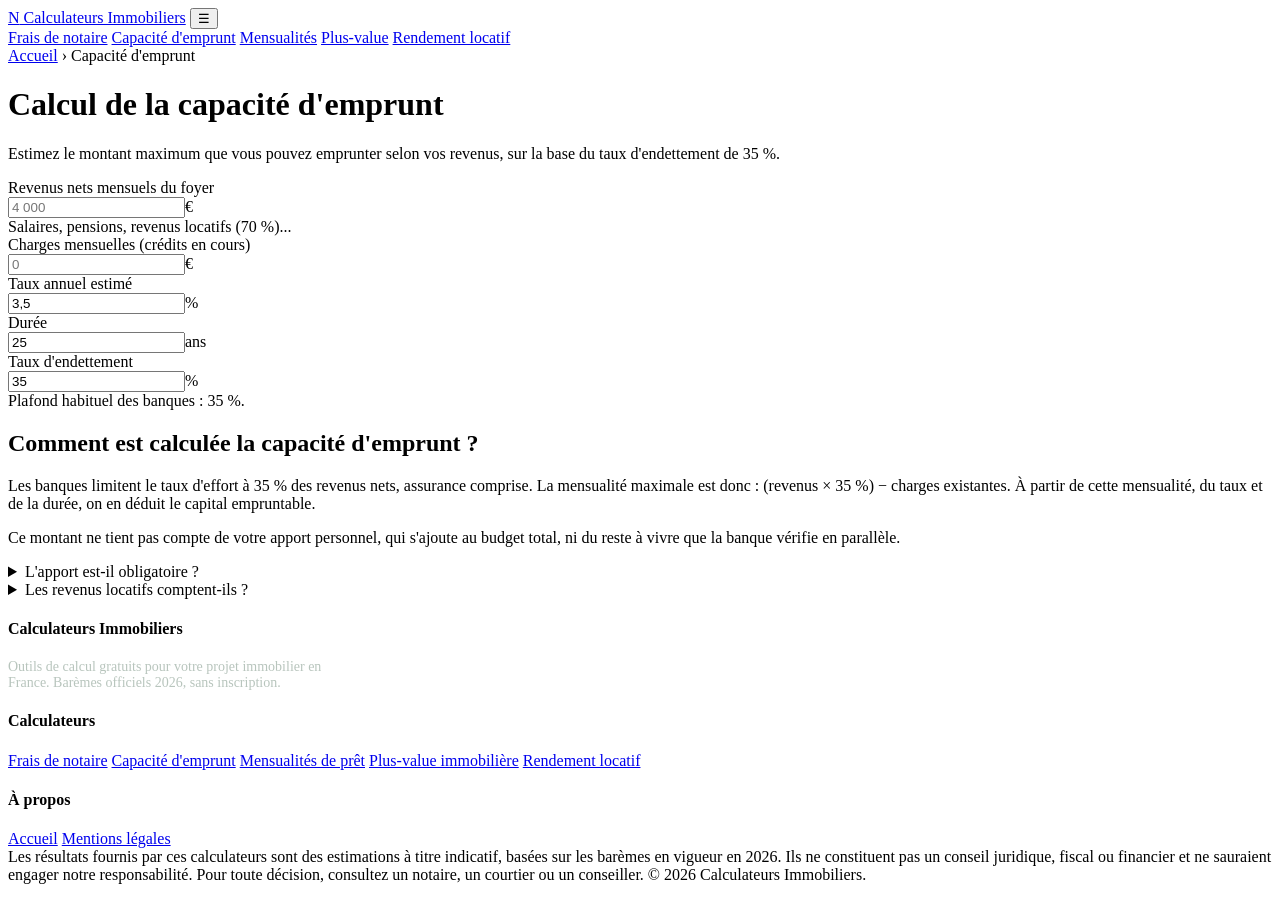
==== capacite-emprunt.html @ 140f0b5a "Ajout capacite-emprunt.html" ====
<!DOCTYPE html><html lang="fr"><head>
<meta charset="UTF-8"><meta name="viewport" content="width=device-width,initial-scale=1">
<title>Calcul capacité d'emprunt 2026 — Combien puis-je emprunter ?</title>
<meta name="description" content="Calculez votre capacité d'emprunt immobilier selon vos revenus et le taux d'endettement de 35 %. Découvrez le montant et la mensualité maximum. Gratuit.">
<link rel="canonical" href="https://biloute26.github.io/immo/capacite-emprunt.html">
<link rel="preconnect" href="https://fonts.googleapis.com"><link rel="preconnect" href="https://fonts.gstatic.com" crossorigin>
<link href="https://fonts.googleapis.com/css2?family=Fraunces:opsz,wght@9..144,500;9..144,600;9..144,700&family=Inter:wght@400;500;600;700&display=swap" rel="stylesheet">
<link rel="stylesheet" href="shared.css">
<script async src="https://pagead2.googlesyndication.com/pagead/js/adsbygoogle.js?client=ca-pub-2586059139929294" crossorigin="anonymous"></script>
</head><body>
<header class="site"><div class="wrap">
<a href="index.html" class="logo"><span class="mark">N</span> Calculateurs Immobiliers</a>
<button class="burger" onclick="document.getElementById('nav').classList.toggle('open')">☰</button>
<nav class="main" id="nav">
<a href="frais-de-notaire.html">Frais de notaire</a>
<a href="capacite-emprunt.html">Capacité d'emprunt</a>
<a href="mensualites-pret.html">Mensualités</a>
<a href="plus-value.html">Plus-value</a>
<a href="rendement-locatif.html">Rendement locatif</a>
</nav></div></header>
<div class="container calc-head">
<div class="crumb"><a href="index.html">Accueil</a> › Capacité d'emprunt</div>
<h1>Calcul de la capacité d'emprunt</h1>
<p class="lead">Estimez le montant maximum que vous pouvez emprunter selon vos revenus, sur la base du taux d'endettement de 35 %.</p>
</div>
<div class="container"><div class="panel">
<div class="field"><label for="rev">Revenus nets mensuels du foyer</label><div class="inp"><input type="text" id="rev" inputmode="numeric" placeholder="4 000" oninput="calc()"><span class="unit">€</span></div><div class="hint">Salaires, pensions, revenus locatifs (70 %)...</div></div>
<div class="field"><label for="charges">Charges mensuelles (crédits en cours)</label><div class="inp"><input type="text" id="charges" inputmode="numeric" placeholder="0" oninput="calc()"><span class="unit">€</span></div></div>
<div class="row2">
<div class="field"><label for="taux">Taux annuel estimé</label><div class="inp"><input type="text" id="taux" inputmode="decimal" value="3,5" oninput="calc()"><span class="unit">%</span></div></div>
<div class="field"><label for="duree">Durée</label><div class="inp"><input type="text" id="duree" inputmode="numeric" value="25" oninput="calc()"><span class="unit">ans</span></div></div>
</div>
<div class="field"><label for="te">Taux d'endettement</label><div class="inp"><input type="text" id="te" inputmode="numeric" value="35" oninput="calc()"><span class="unit">%</span></div><div class="hint">Plafond habituel des banques : 35 %.</div></div>
</div>
<div class="result" id="result" style="display:none">
<div class="big-label">Capacité d'emprunt</div>
<div class="big" id="rCap">—</div>
<div class="sub" id="rSub"></div>
<div class="breakdown" id="rBreak"></div>
</div>
<div class="ad-slot"><ins class="adsbygoogle" style="display:block" data-ad-client="ca-pub-2586059139929294" data-ad-slot="0000000000" data-ad-format="auto" data-full-width-responsive="true"></ins><script>(adsbygoogle=window.adsbygoogle||[]).push({});</script></div>
</div>
<div class="container content">
<h2>Comment est calculée la capacité d'emprunt ?</h2>
<p>Les banques limitent le taux d'effort à 35 % des revenus nets, assurance comprise. La mensualité maximale est donc : (revenus × 35 %) − charges existantes. À partir de cette mensualité, du taux et de la durée, on en déduit le capital empruntable.</p>
<p>Ce montant ne tient pas compte de votre apport personnel, qui s'ajoute au budget total, ni du reste à vivre que la banque vérifie en parallèle.</p>
<div class="faq">
<details><summary>L'apport est-il obligatoire ?</summary><p>En pratique, les banques demandent souvent 10 % d'apport pour couvrir les frais de notaire et de garantie. Certains profils obtiennent un financement à 110 %.</p></details>
<details><summary>Les revenus locatifs comptent-ils ?</summary><p>Oui, mais généralement pondérés à 70 % pour tenir compte des risques (vacance, charges).</p></details>
</div>
</div>
<footer class="site"><div class="wrap">
<div class="cols">
<div><h4>Calculateurs Immobiliers</h4><p style="font-size:14px;color:#B8C5BD;max-width:340px">Outils de calcul gratuits pour votre projet immobilier en France. Barèmes officiels 2026, sans inscription.</p></div>
<div><h4>Calculateurs</h4>
<a href="frais-de-notaire.html">Frais de notaire</a>
<a href="capacite-emprunt.html">Capacité d'emprunt</a>
<a href="mensualites-pret.html">Mensualités de prêt</a>
<a href="plus-value.html">Plus-value immobilière</a>
<a href="rendement-locatif.html">Rendement locatif</a></div>
<div><h4>À propos</h4>
<a href="index.html">Accueil</a>
<a href="mentions-legales.html">Mentions légales</a></div>
</div>
<div class="disc">Les résultats fournis par ces calculateurs sont des estimations à titre indicatif, basées sur les barèmes en vigueur en 2026. Ils ne constituent pas un conseil juridique, fiscal ou financier et ne sauraient engager notre responsabilité. Pour toute décision, consultez un notaire, un courtier ou un conseiller. © 2026 Calculateurs Immobiliers.</div>
</div></footer>
<script src="calc.js"></script>
<script>
function calc(){
  const rev=parseNum(document.getElementById('rev').value);
  const charges=parseNum(document.getElementById('charges').value);
  const taux=parseNum(document.getElementById('taux').value);
  const duree=parseNum(document.getElementById('duree').value);
  const te=parseNum(document.getElementById('te').value)||35;
  if(rev<300){document.getElementById('result').style.display='none';return;}
  const c=capacite(rev,charges,taux,duree,te);
  document.getElementById('result').style.display='block';
  if(c.capital<=0){document.getElementById('rCap').textContent='0 €';document.getElementById('rSub').textContent='Vos charges dépassent le taux d\'endettement autorisé.';document.getElementById('rBreak').innerHTML='';return;}
  document.getElementById('rCap').textContent=eur(c.capital);
  document.getElementById('rSub').textContent='Mensualité maximale : '+eur(c.mensMax)+'/mois';
  document.getElementById('rBreak').innerHTML=
    brow('Mensualité maximale',c.mensMax)+
    brow('Durée du prêt',duree+' ans')+
    brow('Capital empruntable',c.capital);
}
function brow(l,v){const val=(typeof v==='number')?eur(v):v;return '<div class="brow"><span>'+l+'</span><span class="v">'+val+'</span></div>';}
calc();
</script>
<script>document.addEventListener('click',e=>{if(!e.target.closest('nav')&&!e.target.closest('.burger')){const n=document.getElementById('nav');if(n)n.classList.remove('open')}})</script>
</body></html>
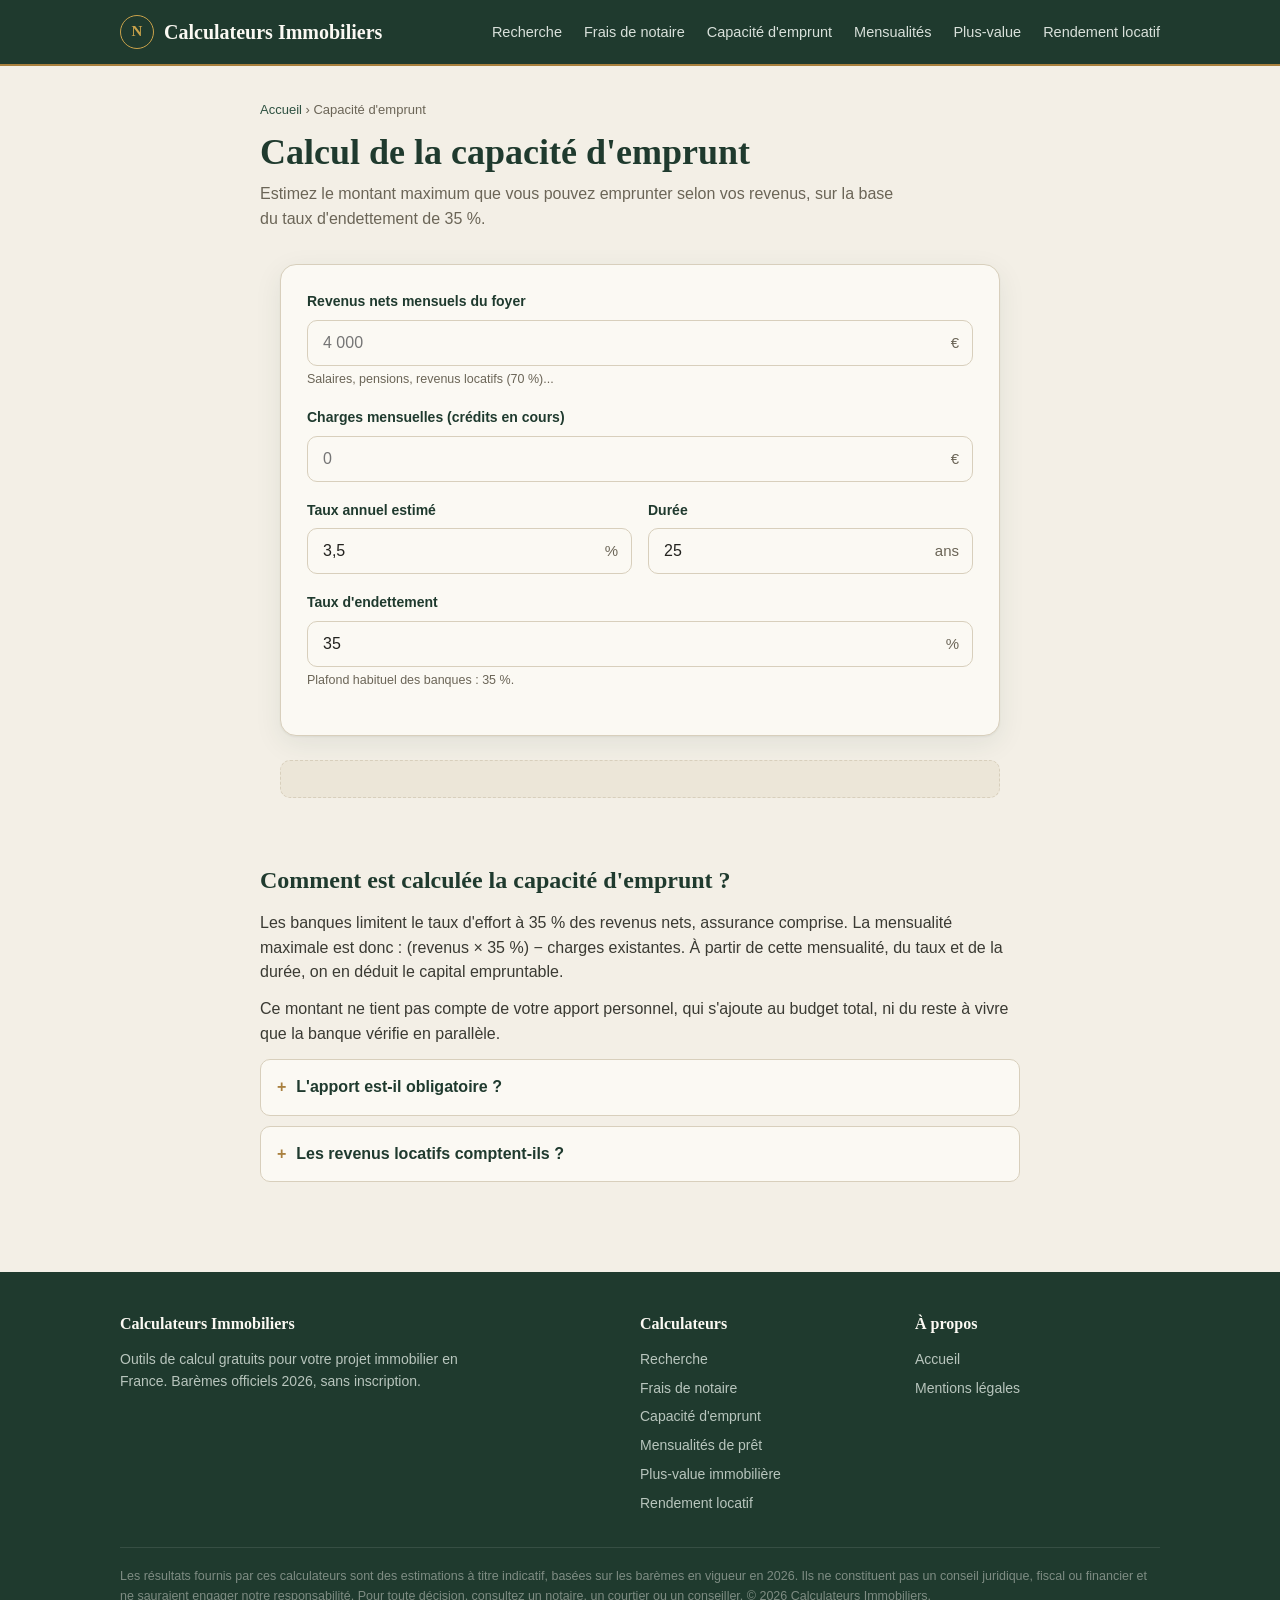
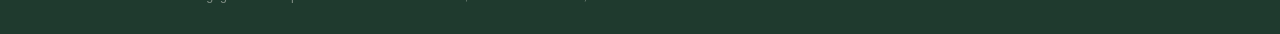
==== commit 8ad2989b: "Ajout lien recherche" ====
--- a/capacite-emprunt.html
+++ b/capacite-emprunt.html
@@ -12,6 +12,7 @@
 <a href="index.html" class="logo"><span class="mark">N</span> Calculateurs Immobiliers</a>
 <button class="burger" onclick="document.getElementById('nav').classList.toggle('open')">☰</button>
 <nav class="main" id="nav">
+<a href="recherche.html">Recherche</a>
 <a href="frais-de-notaire.html">Frais de notaire</a>
 <a href="capacite-emprunt.html">Capacité d'emprunt</a>
 <a href="mensualites-pret.html">Mensualités</a>
@@ -53,6 +54,7 @@
 <div class="cols">
 <div><h4>Calculateurs Immobiliers</h4><p style="font-size:14px;color:#B8C5BD;max-width:340px">Outils de calcul gratuits pour votre projet immobilier en France. Barèmes officiels 2026, sans inscription.</p></div>
 <div><h4>Calculateurs</h4>
+<a href="recherche.html">Recherche</a>
 <a href="frais-de-notaire.html">Frais de notaire</a>
 <a href="capacite-emprunt.html">Capacité d'emprunt</a>
 <a href="mensualites-pret.html">Mensualités de prêt</a>
--- a/shared.css
+++ b/shared.css
@@ -0,0 +1,111 @@
+:root{
+--paper:#F3EFE6;--paper2:#ECE6D8;--ink:#1F3A2E;--ink2:#2E5141;
+--brass:#A9803E;--brass2:#C9A24B;--line:#D8CFBC;--text:#23231F;--muted:#6B6557;
+--white:#FBF9F3;--shadow:0 1px 2px rgba(31,58,46,.06),0 8px 28px rgba(31,58,46,.08);
+--ok:#2E7D52;--warn:#B5562A;
+}
+*{box-sizing:border-box;margin:0;padding:0}
+html{scroll-behavior:smooth}
+body{font-family:'Inter',-apple-system,BlinkMacSystemFont,'Segoe UI',sans-serif;background:var(--paper);color:var(--text);line-height:1.55;-webkit-font-smoothing:antialiased}
+h1,h2,h3,.serif{font-family:'Fraunces','Georgia',serif}
+a{color:var(--ink2);text-decoration:none}
+a:hover{text-decoration:underline}
+.wrap{max-width:1080px;margin:0 auto;padding:0 20px}
+.container{max-width:760px;margin:0 auto;padding:0 20px}
+
+/* HEADER */
+header.site{background:var(--ink);color:var(--white);position:sticky;top:0;z-index:50;border-bottom:2px solid var(--brass)}
+header.site .wrap{display:flex;align-items:center;justify-content:space-between;height:64px}
+.logo{display:flex;align-items:center;gap:10px;color:var(--white);font-family:'Fraunces',serif;font-weight:600;font-size:20px}
+.logo:hover{text-decoration:none}
+.logo .mark{width:34px;height:34px;border:1.5px solid var(--brass2);border-radius:50%;display:grid;place-items:center;font-size:15px;color:var(--brass2);font-weight:700}
+nav.main{display:flex;gap:22px}
+nav.main a{color:#D8E0DA;font-size:14.5px;font-weight:500}
+nav.main a:hover{color:var(--white);text-decoration:none}
+.burger{display:none;background:none;border:none;color:var(--white);font-size:26px;cursor:pointer}
+
+/* HERO */
+.hero{background:linear-gradient(180deg,var(--ink) 0%,var(--ink2) 100%);color:var(--white);padding:54px 0 64px;position:relative;overflow:hidden}
+.hero:after{content:"";position:absolute;right:-80px;top:-40px;width:340px;height:340px;border:1px solid rgba(201,162,75,.18);border-radius:50%}
+.hero:before{content:"";position:absolute;right:10px;top:60px;width:200px;height:200px;border:1px solid rgba(201,162,75,.12);border-radius:50%}
+.hero .eyebrow{color:var(--brass2);font-size:13px;letter-spacing:.18em;text-transform:uppercase;font-weight:600;margin-bottom:14px}
+.hero h1{font-size:clamp(30px,5vw,46px);line-height:1.1;font-weight:600;max-width:680px;margin-bottom:16px}
+.hero p{color:#CBD6CF;font-size:17px;max-width:560px}
+
+/* GRID CARDS */
+.tools{margin:-36px auto 56px;position:relative;z-index:5}
+.tools-grid{display:grid;grid-template-columns:repeat(3,1fr);gap:16px}
+.tool-card{background:var(--white);border:1px solid var(--line);border-radius:14px;padding:22px;box-shadow:var(--shadow);transition:transform .18s,box-shadow .18s;display:block}
+.tool-card:hover{transform:translateY(-3px);box-shadow:0 4px 10px rgba(31,58,46,.1),0 18px 44px rgba(31,58,46,.14);text-decoration:none}
+.tool-card .ic{width:42px;height:42px;border-radius:10px;background:var(--paper2);display:grid;place-items:center;margin-bottom:14px;font-size:20px}
+.tool-card h3{font-size:18px;color:var(--ink);margin-bottom:6px}
+.tool-card p{font-size:14px;color:var(--muted)}
+.tool-card .go{margin-top:12px;color:var(--brass);font-size:13.5px;font-weight:600}
+
+/* CALC PAGE */
+.calc-head{padding:34px 0 10px}
+.calc-head .crumb{font-size:13px;color:var(--muted);margin-bottom:12px}
+.calc-head h1{font-size:clamp(26px,4vw,36px);color:var(--ink);margin-bottom:10px;line-height:1.12}
+.calc-head .lead{color:var(--muted);font-size:16px;max-width:640px}
+
+.panel{background:var(--white);border:1px solid var(--line);border-radius:16px;box-shadow:var(--shadow);padding:26px;margin:22px 0}
+.field{margin-bottom:18px}
+.field label{display:block;font-size:14px;font-weight:600;color:var(--ink);margin-bottom:7px}
+.field .hint{font-size:12.5px;color:var(--muted);font-weight:400;margin-top:4px}
+.inp{position:relative}
+.inp input,.inp select{width:100%;padding:13px 15px;font-size:16px;border:1.5px solid var(--line);border-radius:10px;background:var(--white);color:var(--text);font-family:inherit;transition:border-color .15s}
+.inp input:focus,.inp select:focus{outline:none;border-color:var(--ink2);box-shadow:0 0 0 3px rgba(46,81,65,.1)}
+.inp .unit{position:absolute;right:14px;top:50%;transform:translateY(-50%);color:var(--muted);font-size:15px;pointer-events:none}
+.seg{display:flex;gap:0;border:1.5px solid var(--line);border-radius:10px;overflow:hidden}
+.seg button{flex:1;padding:12px;background:var(--white);border:none;font-family:inherit;font-size:14.5px;font-weight:600;color:var(--muted);cursor:pointer;transition:.15s}
+.seg button.active{background:var(--ink2);color:var(--white)}
+.seg button:not(:last-child){border-right:1.5px solid var(--line)}
+.row2{display:grid;grid-template-columns:1fr 1fr;gap:16px}
+
+/* RESULT */
+.result{background:linear-gradient(165deg,var(--ink) 0%,var(--ink2) 100%);color:var(--white);border-radius:16px;padding:28px;margin:22px 0}
+.result .big-label{color:var(--brass2);font-size:13px;letter-spacing:.12em;text-transform:uppercase;font-weight:600}
+.result .big{font-family:'Fraunces',serif;font-size:clamp(38px,7vw,58px);font-weight:600;line-height:1;margin:8px 0 4px}
+.result .sub{color:#CBD6CF;font-size:15px}
+.breakdown{margin-top:22px;border-top:1px solid rgba(255,255,255,.14);padding-top:18px}
+.brow{display:flex;justify-content:space-between;padding:9px 0;font-size:15px;border-bottom:1px solid rgba(255,255,255,.08)}
+.brow:last-child{border-bottom:none}
+.brow .v{font-weight:600}
+.brow.total{font-size:17px;color:var(--brass2);font-weight:700;margin-top:4px}
+.amort{width:100%;border-collapse:collapse;margin-top:16px;font-size:13.5px}
+.amort th,.amort td{padding:8px 6px;text-align:right;border-bottom:1px solid var(--line)}
+.amort th{color:var(--muted);font-weight:600;text-align:right}
+.amort th:first-child,.amort td:first-child{text-align:left}
+
+/* CONTENT */
+.content{padding:8px 0 40px}
+.content h2{font-size:24px;color:var(--ink);margin:32px 0 12px}
+.content h3{font-size:18px;color:var(--ink);margin:22px 0 8px}
+.content p{margin-bottom:12px;color:#3A3A33}
+.content ul{margin:0 0 14px 20px;color:#3A3A33}
+.content li{margin-bottom:6px}
+.faq details{background:var(--white);border:1px solid var(--line);border-radius:10px;margin-bottom:10px;padding:0 16px}
+.faq summary{padding:15px 0;font-weight:600;color:var(--ink);cursor:pointer;list-style:none}
+.faq summary::-webkit-details-marker{display:none}
+.faq summary:before{content:"+";color:var(--brass);font-weight:700;margin-right:10px}
+.faq details[open] summary:before{content:"−"}
+.faq details p{padding:0 0 15px;color:#3A3A33}
+.ad-slot{background:var(--paper2);border:1px dashed var(--line);border-radius:10px;padding:18px;text-align:center;color:var(--muted);font-size:13px;margin:24px 0}
+
+/* FOOTER */
+footer.site{background:var(--ink);color:#B8C5BD;padding:40px 0 28px;margin-top:40px}
+footer.site .cols{display:grid;grid-template-columns:2fr 1fr 1fr;gap:30px;margin-bottom:26px}
+footer.site h4{color:var(--white);font-family:'Fraunces',serif;font-size:16px;margin-bottom:12px}
+footer.site a{color:#B8C5BD;display:block;font-size:14px;margin-bottom:7px}
+footer.site a:hover{color:var(--white)}
+footer.site .disc{font-size:12.5px;color:#7E8C83;border-top:1px solid rgba(255,255,255,.1);padding-top:18px;line-height:1.6}
+
+@media(max-width:860px){.tools-grid{grid-template-columns:1fr 1fr}}
+@media(max-width:680px){
+.tools-grid{grid-template-columns:1fr}.tools{margin-top:-28px}
+nav.main{display:none;position:absolute;top:64px;left:0;right:0;background:var(--ink2);flex-direction:column;padding:14px 20px;gap:0;border-bottom:2px solid var(--brass)}
+nav.main.open{display:flex}nav.main a{padding:12px 0;border-bottom:1px solid rgba(255,255,255,.08)}
+.burger{display:block}.row2{grid-template-columns:1fr}
+footer.site .cols{grid-template-columns:1fr;gap:20px}
+}
+@media(prefers-reduced-motion:reduce){*{transition:none!important;scroll-behavior:auto}}
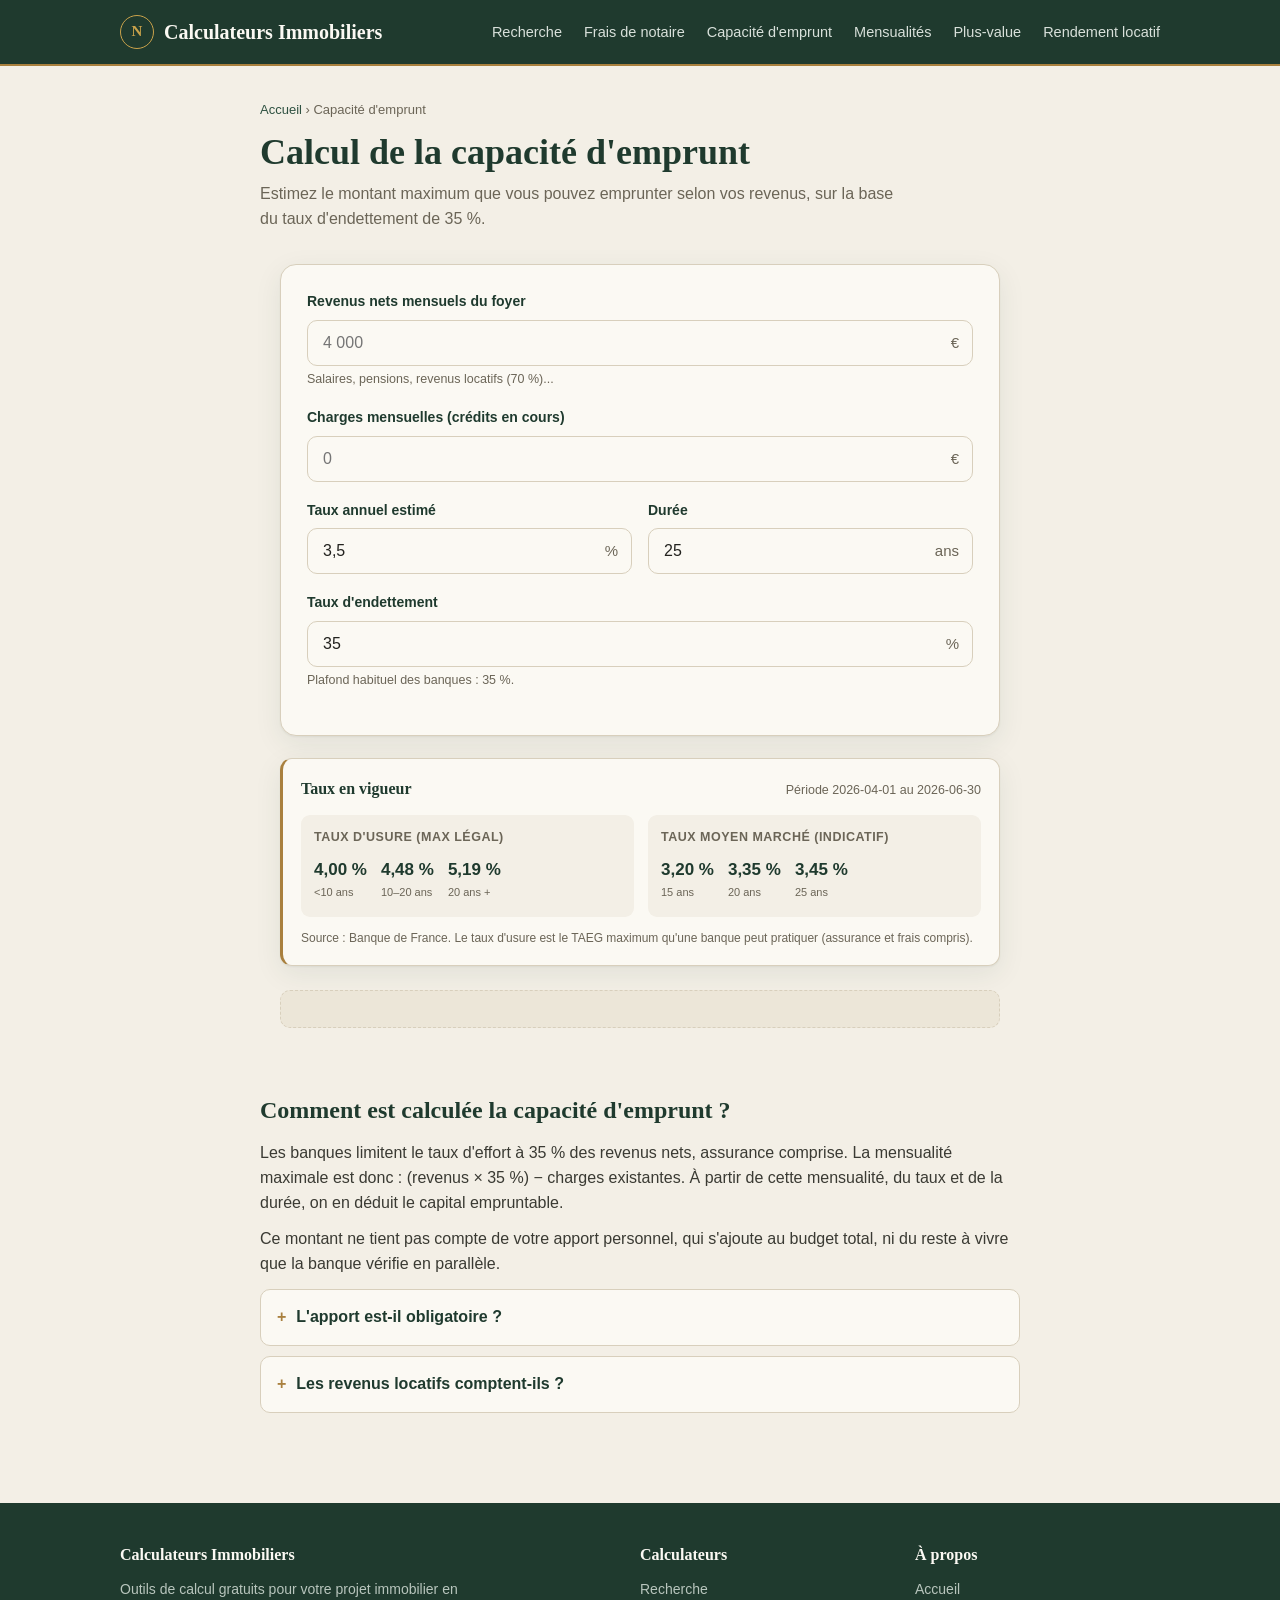
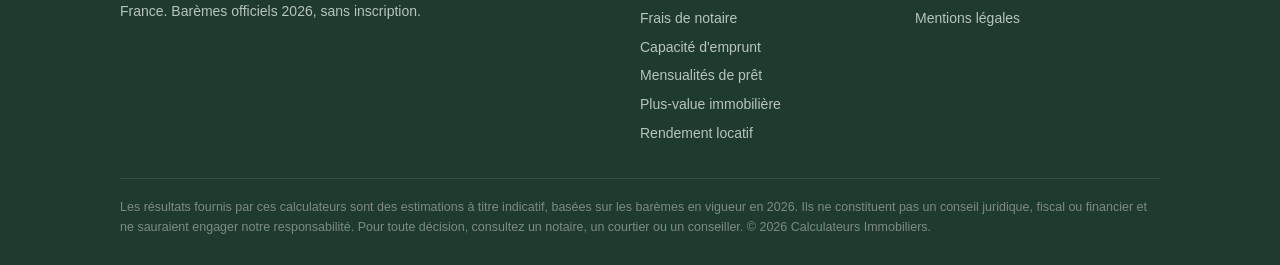
==== commit 0bfa02d5: "Bandeau taux en vigueur" ====
--- a/capacite-emprunt.html
+++ b/capacite-emprunt.html
@@ -33,6 +33,7 @@
 </div>
 <div class="field"><label for="te">Taux d'endettement</label><div class="inp"><input type="text" id="te" inputmode="numeric" value="35" oninput="calc()"><span class="unit">%</span></div><div class="hint">Plafond habituel des banques : 35 %.</div></div>
 </div>
+<div class="usure" id="usureBox" style="display:none"></div>
 <div class="result" id="result" style="display:none">
 <div class="big-label">Capacité d'emprunt</div>
 <div class="big" id="rCap">—</div>
@@ -87,6 +88,7 @@
 }
 function brow(l,v){const val=(typeof v==='number')?eur(v):v;return '<div class="brow"><span>'+l+'</span><span class="v">'+val+'</span></div>';}
 calc();
+afficherTauxUsure('usureBox');
 </script>
 <script>document.addEventListener('click',e=>{if(!e.target.closest('nav')&&!e.target.closest('.burger')){const n=document.getElementById('nav');if(n)n.classList.remove('open')}})</script>
 </body></html>
--- a/shared.css
+++ b/shared.css
@@ -109,3 +109,16 @@
 footer.site .cols{grid-template-columns:1fr;gap:20px}
 }
 @media(prefers-reduced-motion:reduce){*{transition:none!important;scroll-behavior:auto}}
+
+/* Bandeau taux d'usure */
+.usure{background:var(--white);border:1px solid var(--line);border-left:3px solid var(--brass);border-radius:12px;padding:18px;margin:22px 0;box-shadow:var(--shadow)}
+.usure-head{display:flex;justify-content:space-between;align-items:baseline;margin-bottom:14px;flex-wrap:wrap;gap:6px}
+.usure-head strong{font-family:'Fraunces',serif;color:var(--ink);font-size:16px}
+.usure-date{font-size:12.5px;color:var(--muted)}
+.usure-grid{display:grid;grid-template-columns:1fr 1fr;gap:14px}
+.usure-cell{background:var(--paper);border-radius:9px;padding:13px}
+.usure-cell .ul{display:block;font-size:12.5px;color:var(--muted);font-weight:600;margin-bottom:9px;text-transform:uppercase;letter-spacing:.04em}
+.usure-cell .uv{display:inline-block;margin-right:14px;font-weight:700;color:var(--ink);font-size:17px}
+.usure-cell .uv small{display:block;font-weight:500;color:var(--muted);font-size:11px;margin-top:1px}
+.usure-foot{font-size:12px;color:var(--muted);margin-top:12px;line-height:1.5}
+@media(max-width:680px){.usure-grid{grid-template-columns:1fr}.usure-cell .uv{font-size:16px}}
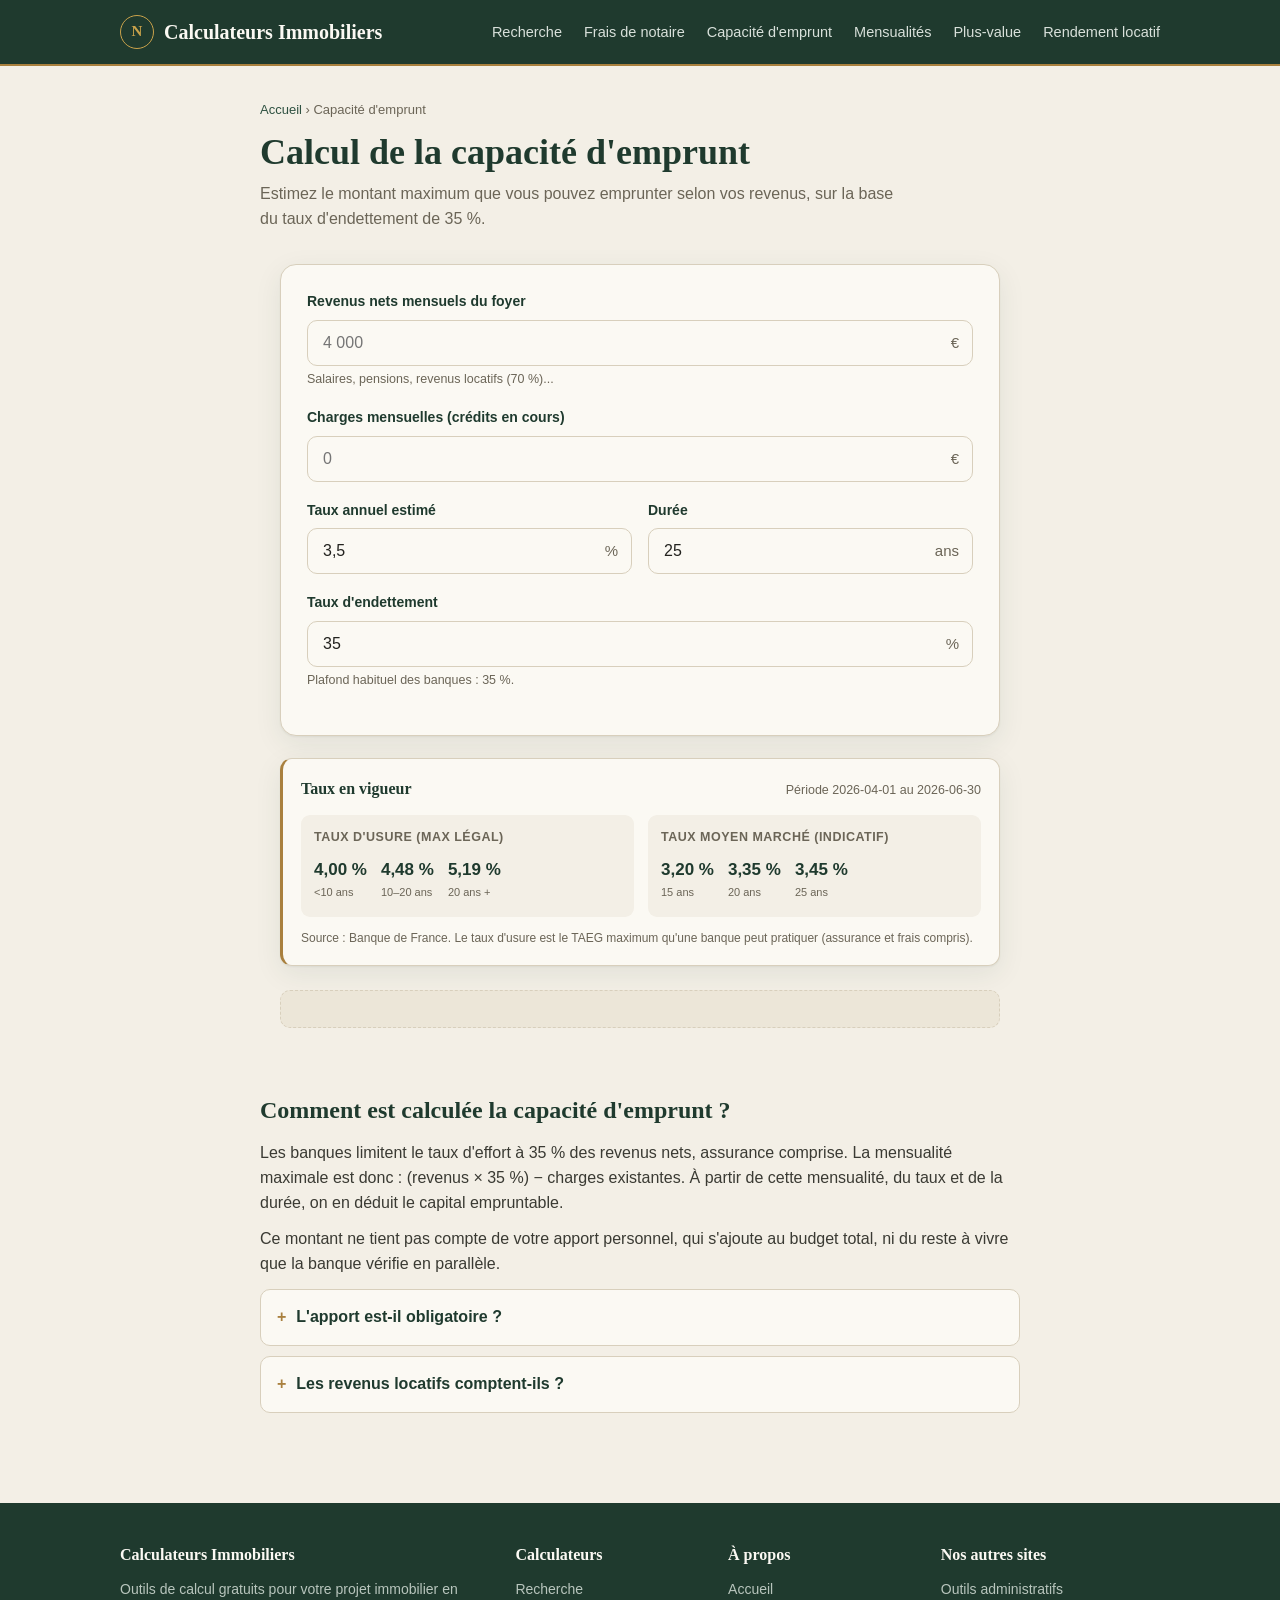
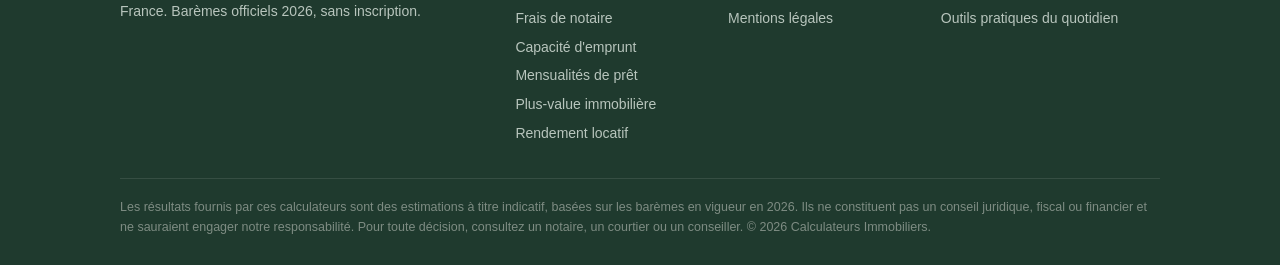
==== commit 6b5f8d88: "Maillage inter-sites" ====
--- a/capacite-emprunt.html
+++ b/capacite-emprunt.html
@@ -64,6 +64,7 @@
 <div><h4>À propos</h4>
 <a href="index.html">Accueil</a>
 <a href="mentions-legales.html">Mentions légales</a></div>
+<div><h4>Nos autres sites</h4><a href="https://biloute26.github.io/outils-administratifs/" target="_blank" rel="noopener">Outils administratifs</a><a href="https://biloute26.github.io/Outils-pratiques-du-Quotidien/" target="_blank" rel="noopener">Outils pratiques du quotidien</a></div>
 </div>
 <div class="disc">Les résultats fournis par ces calculateurs sont des estimations à titre indicatif, basées sur les barèmes en vigueur en 2026. Ils ne constituent pas un conseil juridique, fiscal ou financier et ne sauraient engager notre responsabilité. Pour toute décision, consultez un notaire, un courtier ou un conseiller. © 2026 Calculateurs Immobiliers.</div>
 </div></footer>
--- a/shared.css
+++ b/shared.css
@@ -94,7 +94,7 @@
 
 /* FOOTER */
 footer.site{background:var(--ink);color:#B8C5BD;padding:40px 0 28px;margin-top:40px}
-footer.site .cols{display:grid;grid-template-columns:2fr 1fr 1fr;gap:30px;margin-bottom:26px}
+footer.site .cols{display:grid;grid-template-columns:2fr 1fr 1fr 1.2fr;gap:30px;margin-bottom:26px}
 footer.site h4{color:var(--white);font-family:'Fraunces',serif;font-size:16px;margin-bottom:12px}
 footer.site a{color:#B8C5BD;display:block;font-size:14px;margin-bottom:7px}
 footer.site a:hover{color:var(--white)}
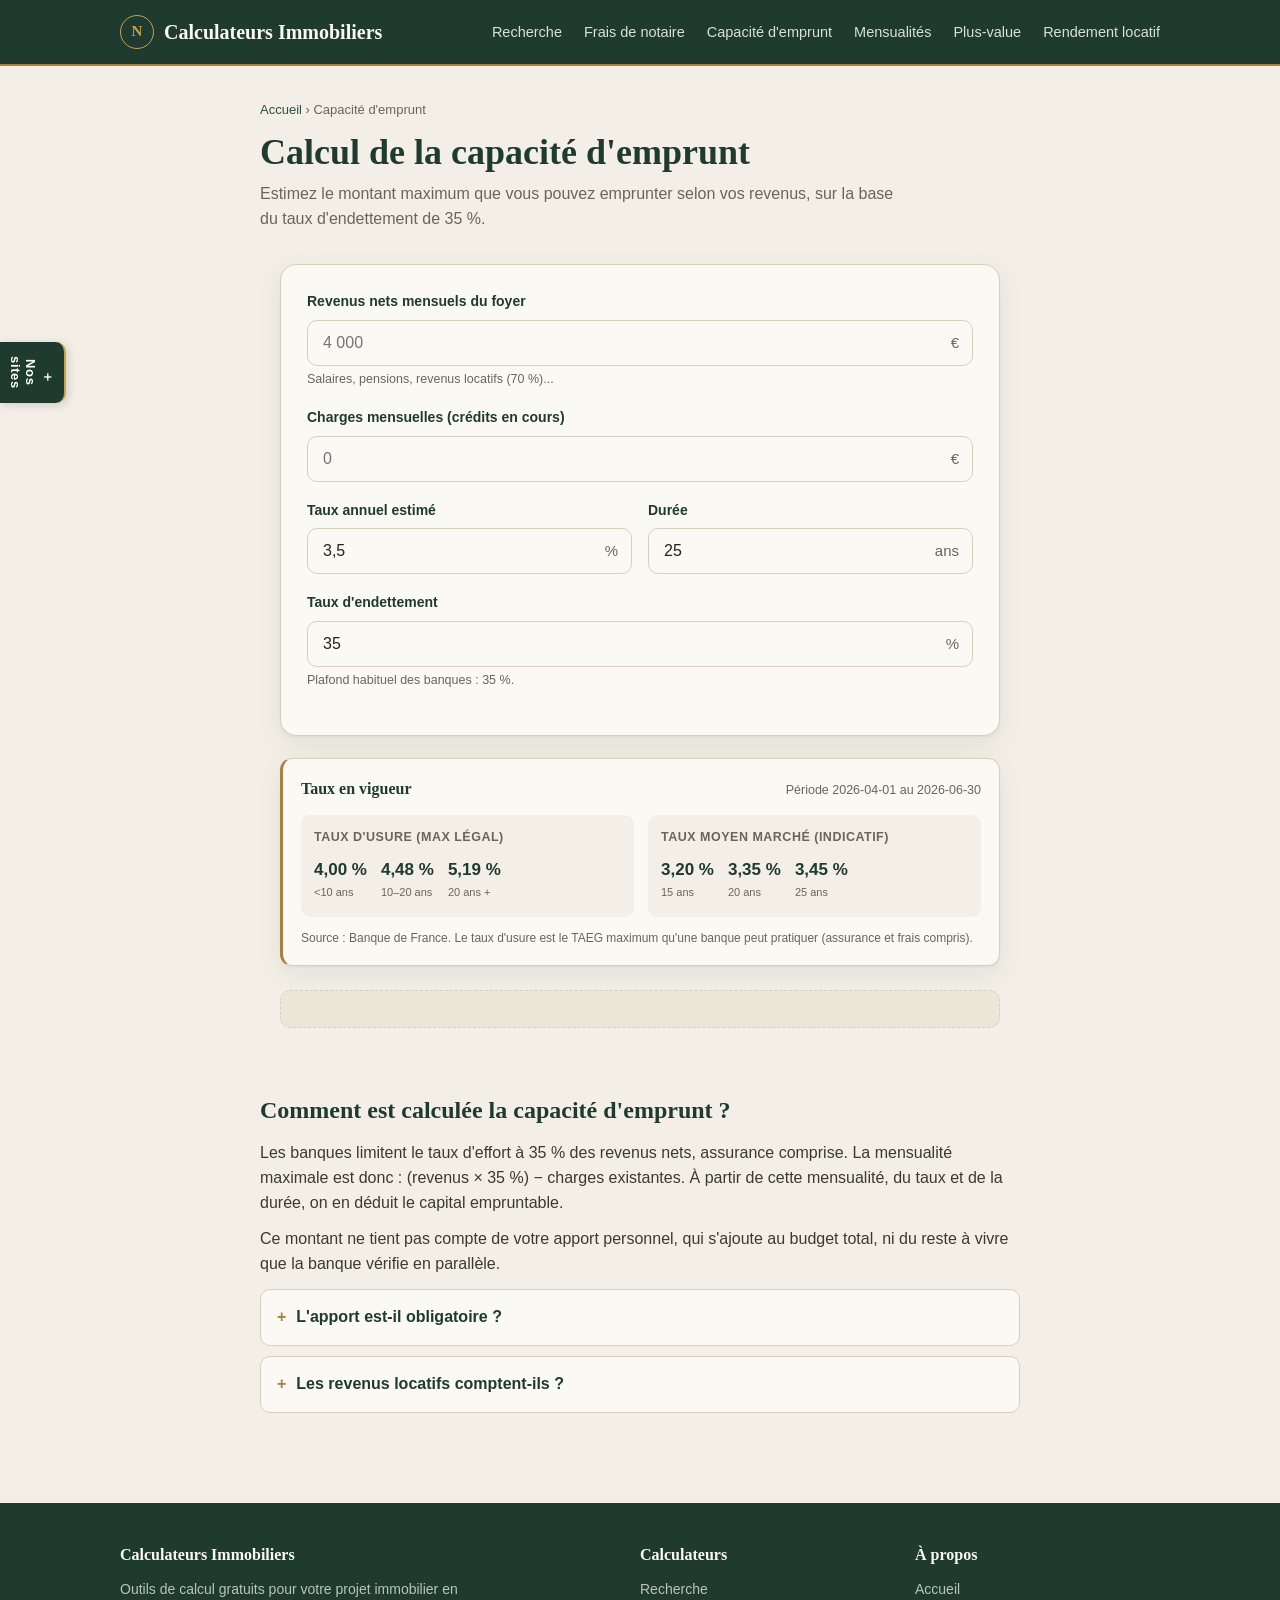
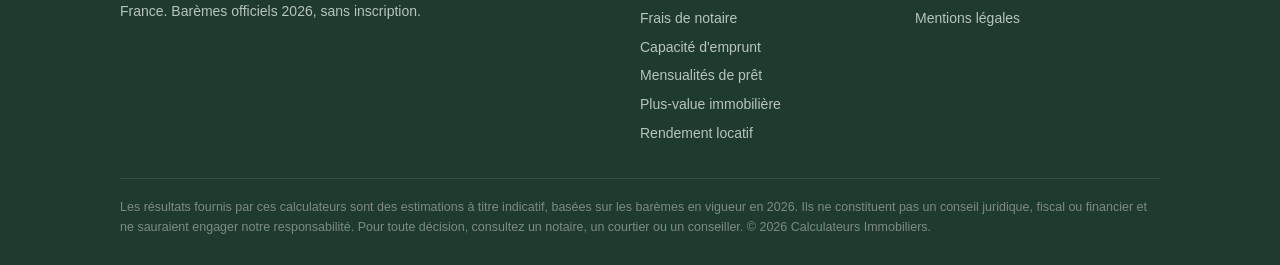
==== commit 71f88888: "Onglet flottant reseau de sites" ====
--- a/capacite-emprunt.html
+++ b/capacite-emprunt.html
@@ -64,7 +64,7 @@
 <div><h4>À propos</h4>
 <a href="index.html">Accueil</a>
 <a href="mentions-legales.html">Mentions légales</a></div>
-<div><h4>Nos autres sites</h4><a href="https://biloute26.github.io/outils-administratifs/" target="_blank" rel="noopener">Outils administratifs</a><a href="https://biloute26.github.io/Outils-pratiques-du-Quotidien/" target="_blank" rel="noopener">Outils pratiques du quotidien</a></div>
+
 </div>
 <div class="disc">Les résultats fournis par ces calculateurs sont des estimations à titre indicatif, basées sur les barèmes en vigueur en 2026. Ils ne constituent pas un conseil juridique, fiscal ou financier et ne sauraient engager notre responsabilité. Pour toute décision, consultez un notaire, un courtier ou un conseiller. © 2026 Calculateurs Immobiliers.</div>
 </div></footer>
@@ -92,4 +92,5 @@
 afficherTauxUsure('usureBox');
 </script>
 <script>document.addEventListener('click',e=>{if(!e.target.closest('nav')&&!e.target.closest('.burger')){const n=document.getElementById('nav');if(n)n.classList.remove('open')}})</script>
+<script src="reseau.js"></script>
 </body></html>
--- a/shared.css
+++ b/shared.css
@@ -94,7 +94,7 @@
 
 /* FOOTER */
 footer.site{background:var(--ink);color:#B8C5BD;padding:40px 0 28px;margin-top:40px}
-footer.site .cols{display:grid;grid-template-columns:2fr 1fr 1fr 1.2fr;gap:30px;margin-bottom:26px}
+footer.site .cols{display:grid;grid-template-columns:2fr 1fr 1fr;gap:30px;margin-bottom:26px}
 footer.site h4{color:var(--white);font-family:'Fraunces',serif;font-size:16px;margin-bottom:12px}
 footer.site a{color:#B8C5BD;display:block;font-size:14px;margin-bottom:7px}
 footer.site a:hover{color:var(--white)}
